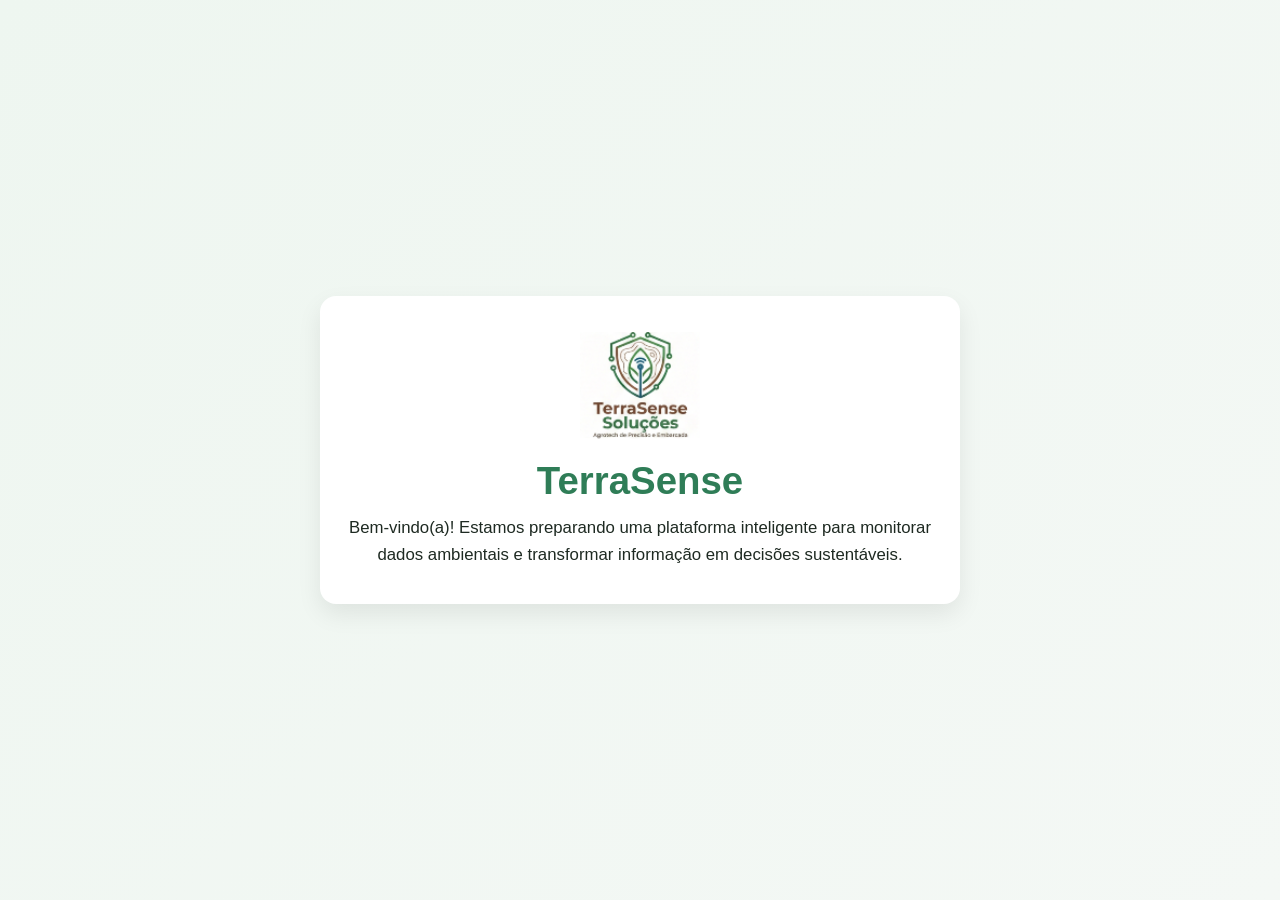
==== index.html @ 4b9ea519 "pagina inicial" ====
<!DOCTYPE html>
<html lang="pt-BR">
<head>
  <meta charset="UTF-8">
  <meta name="viewport" content="width=device-width, initial-scale=1.0">
  <title>TerraSense</title>
  <style>
    :root {
      --bg: #f4f8f5;
      --text: #1e2a22;
      --card: #ffffff;
      --accent: #2f7d57;
    }

    * {
      box-sizing: border-box;
      margin: 0;
      padding: 0;
    }

    body {
      min-height: 100vh;
      display: grid;
      place-items: center;
      font-family: "Segoe UI", Tahoma, Geneva, Verdana, sans-serif;
      background: linear-gradient(135deg, #eef6f0, var(--bg));
      color: var(--text);
      padding: 24px;
    }

    .container {
      width: min(640px, 100%);
      text-align: center;
      background: var(--card);
      border-radius: 16px;
      padding: 36px 24px;
      box-shadow: 0 10px 24px rgba(0, 0, 0, 0.08);
    }

    .logo {
      width: 120px;
      height: auto;
      margin-bottom: 16px;
    }

    h1 {
      font-size: clamp(1.8rem, 4vw, 2.4rem);
      color: var(--accent);
      margin-bottom: 12px;
    }

    p {
      font-size: 1.05rem;
      line-height: 1.6;
    }
  </style>
</head>
<body>
  <main class="container">
    <img class="logo" src="assets/logo.png" alt="Logo da TerraSense">
    <h1>TerraSense</h1>
    <p>
      Bem-vindo(a)! Estamos preparando uma plataforma inteligente para monitorar dados ambientais
      e transformar informação em decisões sustentáveis.
    </p>
  </main>
</body>
</html>
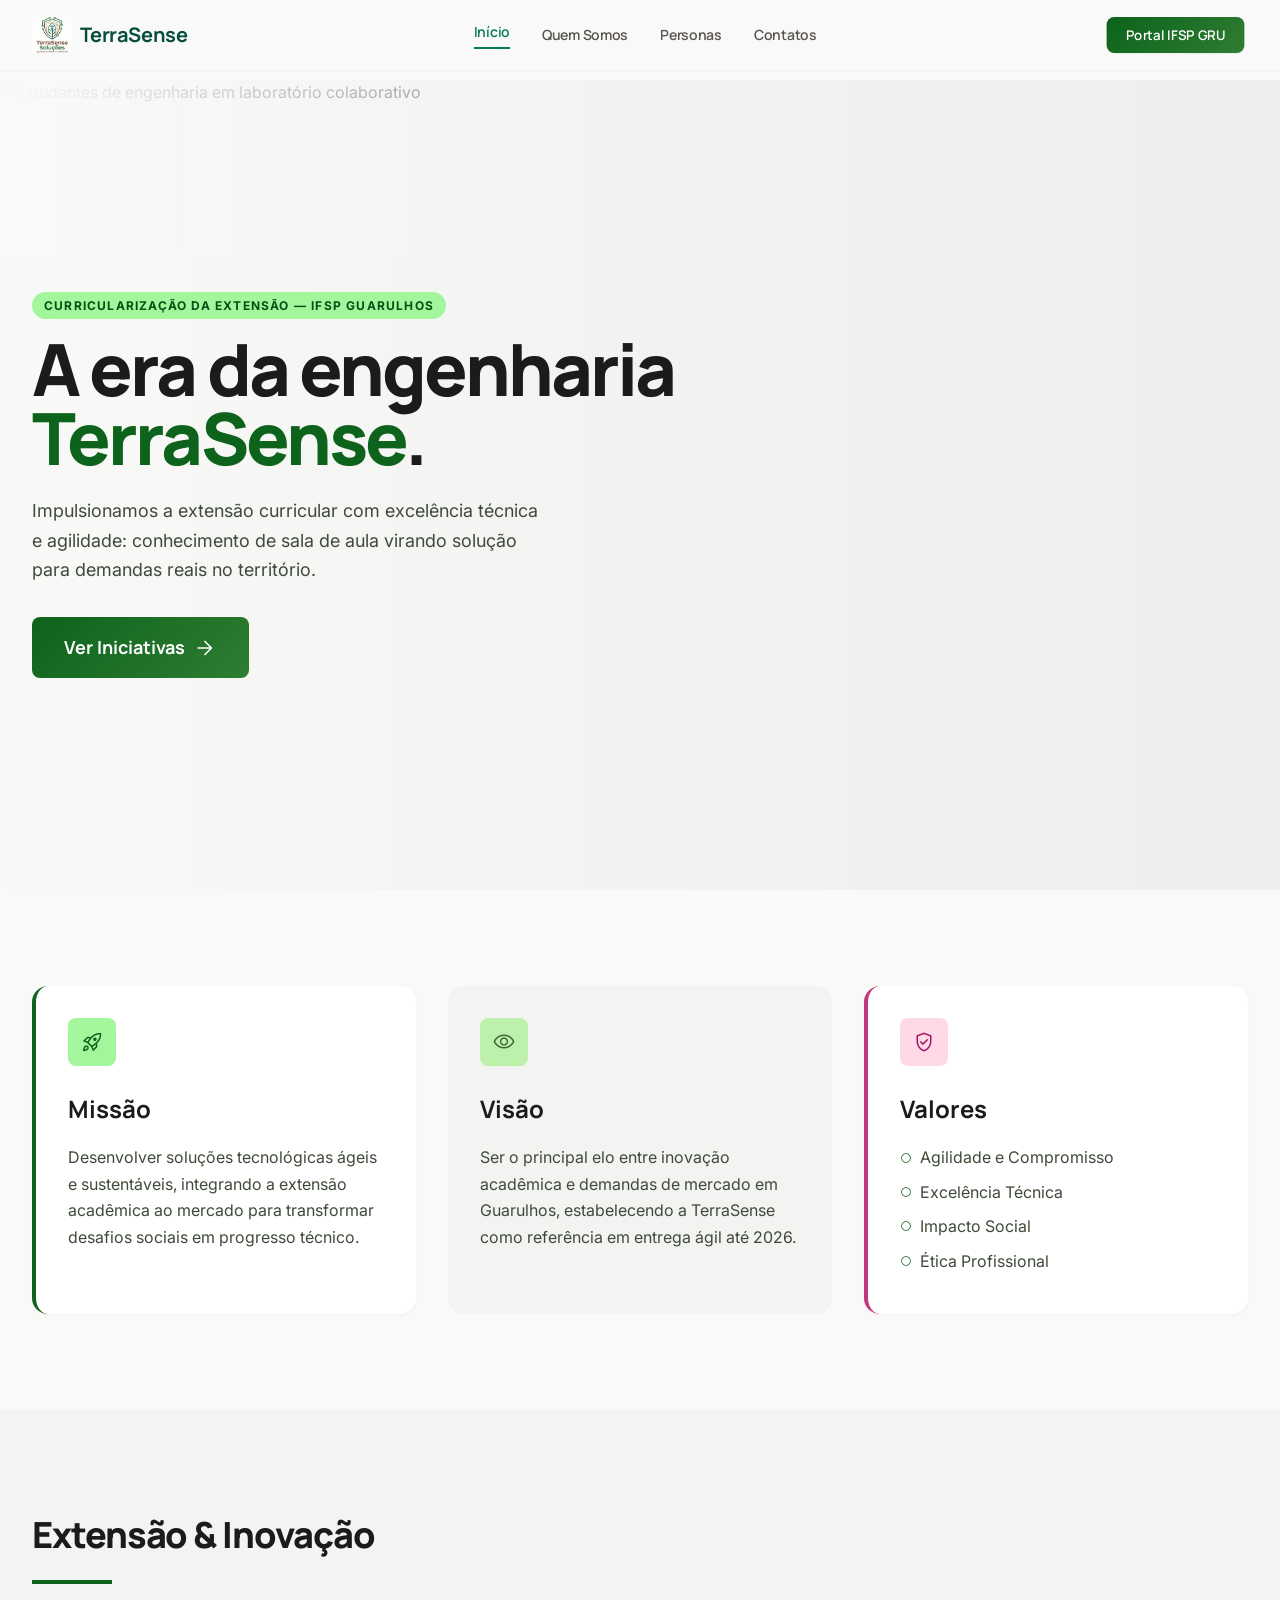
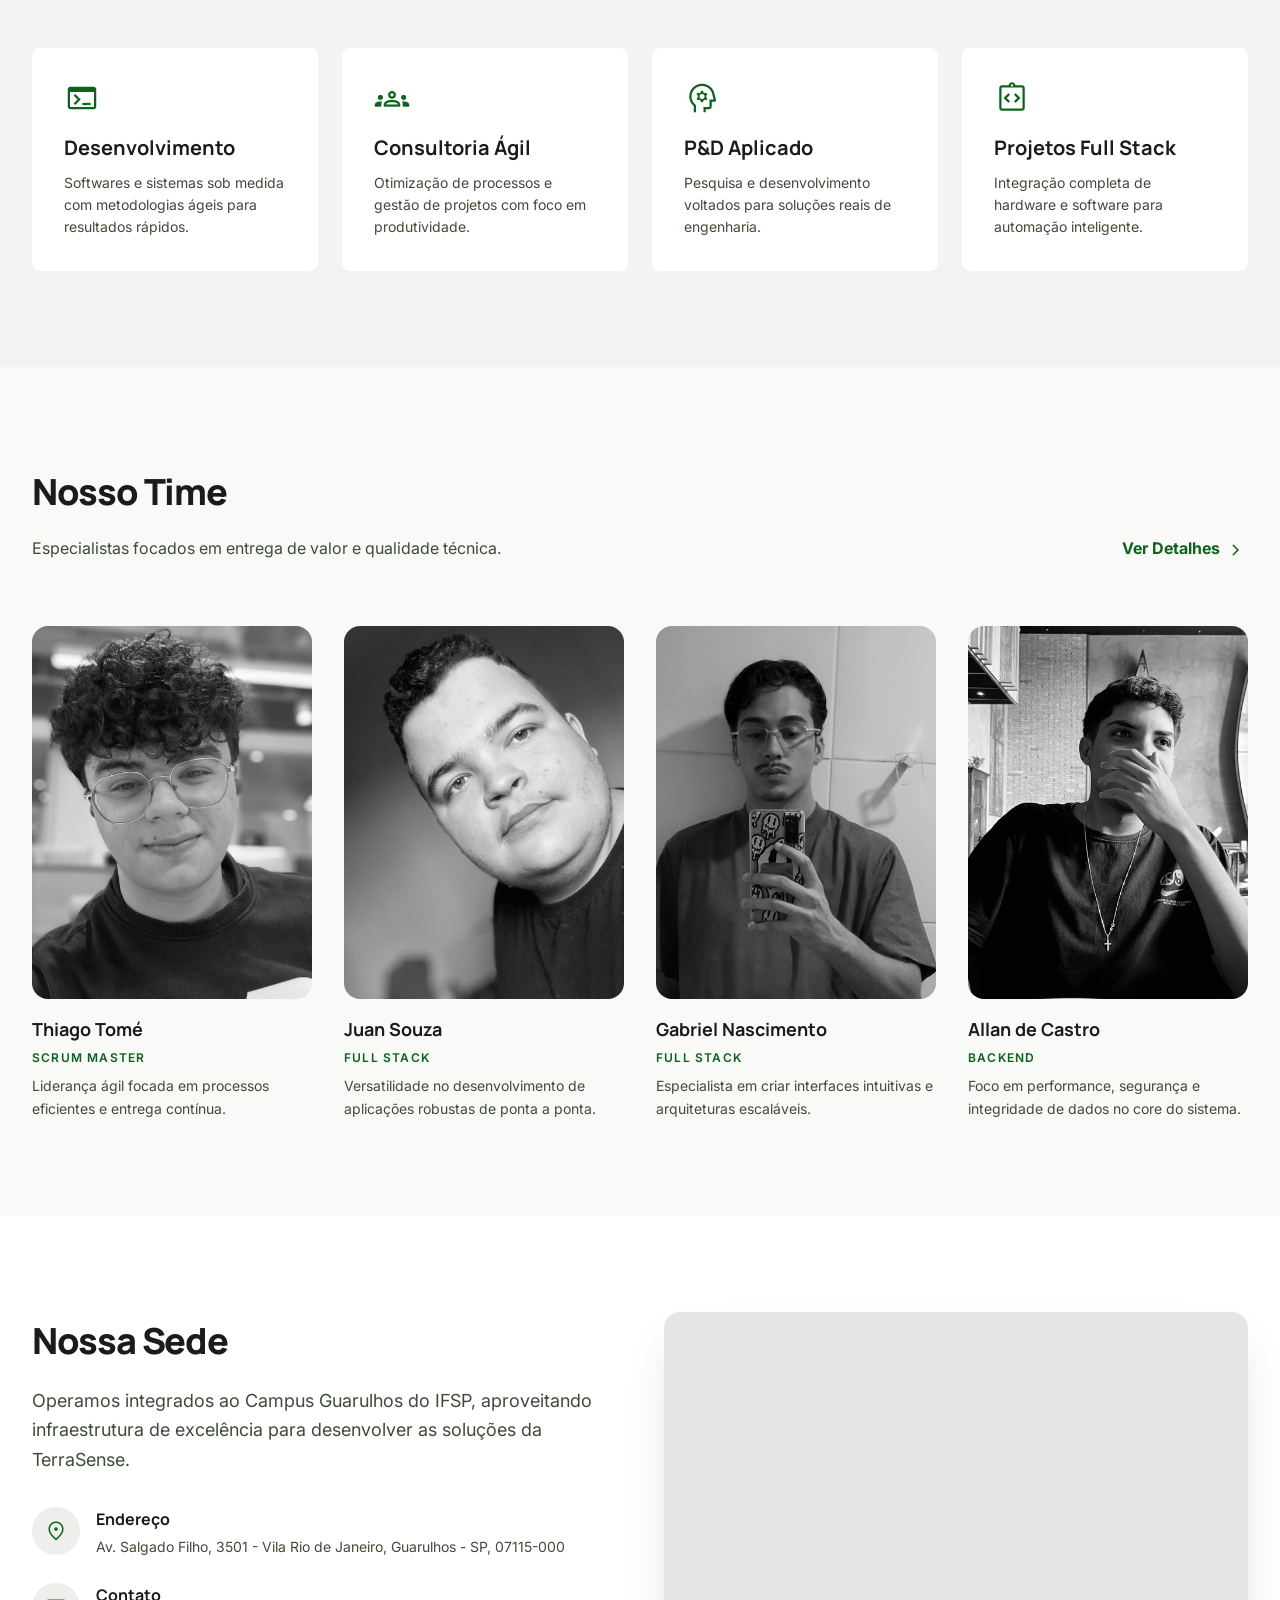
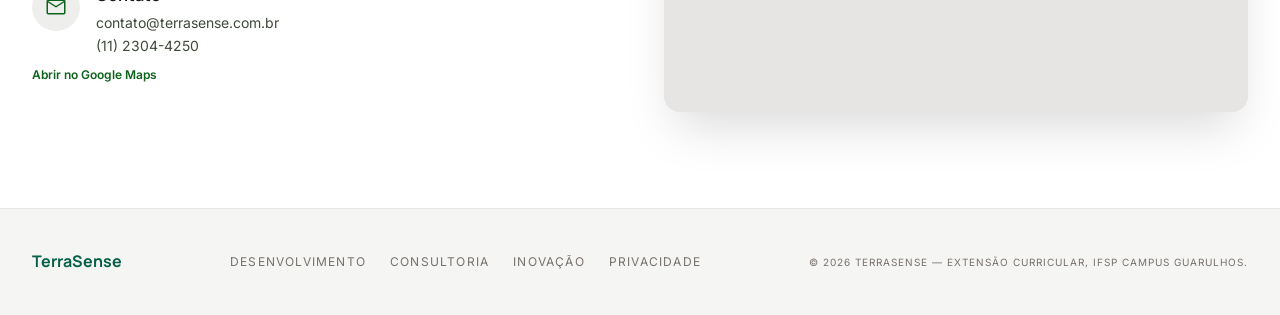
==== commit 06b174b6: "Add contact page, personas, and about us sections; include configuration and styling files" ====
--- a/index.html
+++ b/index.html
@@ -1,68 +1,251 @@
 <!DOCTYPE html>
 <html lang="pt-BR">
+
 <head>
-  <meta charset="UTF-8">
+  <meta charset="utf-8">
   <meta name="viewport" content="width=device-width, initial-scale=1.0">
-  <title>TerraSense</title>
-  <style>
-    :root {
-      --bg: #f4f8f5;
-      --text: #1e2a22;
-      --card: #ffffff;
-      --accent: #2f7d57;
-    }
-
-    * {
-      box-sizing: border-box;
-      margin: 0;
-      padding: 0;
-    }
-
-    body {
-      min-height: 100vh;
-      display: grid;
-      place-items: center;
-      font-family: "Segoe UI", Tahoma, Geneva, Verdana, sans-serif;
-      background: linear-gradient(135deg, #eef6f0, var(--bg));
-      color: var(--text);
-      padding: 24px;
-    }
-
-    .container {
-      width: min(640px, 100%);
-      text-align: center;
-      background: var(--card);
-      border-radius: 16px;
-      padding: 36px 24px;
-      box-shadow: 0 10px 24px rgba(0, 0, 0, 0.08);
-    }
-
-    .logo {
-      width: 120px;
-      height: auto;
-      margin-bottom: 16px;
-    }
-
-    h1 {
-      font-size: clamp(1.8rem, 4vw, 2.4rem);
-      color: var(--accent);
-      margin-bottom: 12px;
-    }
-
-    p {
-      font-size: 1.05rem;
-      line-height: 1.6;
-    }
-  </style>
+  <title>TerraSense | Início</title>
+  <link rel="stylesheet" href="assets/css/terrasense.css">
+  <link rel="preconnect" href="https://fonts.googleapis.com">
+  <link rel="preconnect" href="https://fonts.gstatic.com" crossorigin>
+  <link
+    href="https://fonts.googleapis.com/css2?family=Inter:wght@400;500;600&family=Manrope:wght@600;700;800&display=swap"
+    rel="stylesheet">
+  <link href="https://fonts.googleapis.com/css2?family=Material+Symbols+Outlined:opsz,wght,FILL,GRAD@24,300,0,0"
+    rel="stylesheet">
 </head>
+
 <body>
-  <main class="container">
-    <img class="logo" src="assets/logo.png" alt="Logo da TerraSense">
-    <h1>TerraSense</h1>
-    <p>
-      Bem-vindo(a)! Estamos preparando uma plataforma inteligente para monitorar dados ambientais
-      e transformar informação em decisões sustentáveis.
-    </p>
+  <nav class="site-header" aria-label="Principal">
+    <div class="site-header__inner">
+      <a class="brand" href="index.html">
+        <img src="assets/logo.png" alt="" width="36" height="36">
+        TerraSense
+      </a>
+      <div class="nav-desktop">
+        <a class="is-active" href="index.html" aria-current="page">Início</a>
+        <a href="quem-somos.html">Quem Somos</a>
+        <a href="personas.html">Personas</a>
+        <a href="contato.html">Contatos</a>
+      </div>
+      <div class="header-actions">
+        <button type="button" class="btn-menu js-nav-toggle" aria-expanded="false"
+          aria-controls="mobile-menu">Menu</button>
+        <a href="https://gru.ifsp.edu.br/" class="btn-portal signature-gradient" target="_blank"
+          rel="noopener noreferrer">Portal IFSP GRU</a>
+      </div>
+      <div id="mobile-menu" class="hidden">
+        <a class="is-active" href="index.html">Início</a>
+        <a href="quem-somos.html">Quem Somos</a>
+        <a href="personas.html">Personas</a>
+        <a href="contato.html">Contatos</a>
+      </div>
+    </div>
+  </nav>
+
+  <main id="main" class="main--home">
+    <section class="hero">
+      <div class="hero__bg">
+        <img alt="Estudantes de engenharia em laboratório colaborativo"
+          src="https://lh3.googleusercontent.com/aida-public/[base64]"
+          width="1920" height="1080">
+        <div class="hero__gradient"></div>
+      </div>
+      <div class="container">
+        <div class="max-w-2xl">
+          <span class="hero__badge">Curricularização da extensão — IFSP Guarulhos</span>
+          <h1 class="hero__title">
+            A era da engenharia <span class="text-primary">TerraSense</span>.
+          </h1>
+          <p class="hero__lead">
+            Impulsionamos a extensão curricular com excelência técnica e agilidade: conhecimento de sala de aula virando
+            solução para demandas reais no território.
+          </p>
+          <a href="quem-somos.html" class="signature-gradient hero__cta">
+            Ver Iniciativas
+            <span class="material-symbols-outlined" aria-hidden="true">arrow_forward</span>
+          </a>
+        </div>
+      </div>
+    </section>
+
+    <section class="section">
+      <div class="container">
+        <div class="grid-mvv">
+          <div class="card-mvv card-mvv--border-primary">
+            <div class="card-mvv__icon card-mvv__icon--pf">
+              <span class="material-symbols-outlined" aria-hidden="true">rocket_launch</span>
+            </div>
+            <h2>Missão</h2>
+            <p>
+              Desenvolver soluções tecnológicas ágeis e sustentáveis, integrando a extensão acadêmica ao mercado para
+              transformar desafios sociais em progresso técnico.
+            </p>
+          </div>
+          <div class="card-mvv card-mvv--plain">
+            <div class="card-mvv__icon card-mvv__icon--sf">
+              <span class="material-symbols-outlined" aria-hidden="true">visibility</span>
+            </div>
+            <h2>Visão</h2>
+            <p>
+              Ser o principal elo entre inovação acadêmica e demandas de mercado em Guarulhos, estabelecendo a
+              TerraSense como referência em entrega ágil até 2026.
+            </p>
+          </div>
+          <div class="card-mvv card-mvv--border-tertiary">
+            <div class="card-mvv__icon card-mvv__icon--tf">
+              <span class="material-symbols-outlined" aria-hidden="true">verified_user</span>
+            </div>
+            <h2>Valores</h2>
+            <ul class="valores-list">
+              <li><span class="material-symbols-outlined" aria-hidden="true">circle</span> Agilidade e Compromisso</li>
+              <li><span class="material-symbols-outlined" aria-hidden="true">circle</span> Excelência Técnica</li>
+              <li><span class="material-symbols-outlined" aria-hidden="true">circle</span> Impacto Social</li>
+              <li><span class="material-symbols-outlined" aria-hidden="true">circle</span> Ética Profissional</li>
+            </ul>
+          </div>
+        </div>
+      </div>
+    </section>
+
+    <section id="extensao" class="section section--muted scroll-mt">
+      <div class="container">
+        <div class="section-block-head">
+          <h2 class="section-title">Extensão &amp; Inovação</h2>
+          <div class="section-title-bar"></div>
+        </div>
+        <div class="grid-ext">
+          <a href="quem-somos.html#extensao-prestacao-servico" class="card-ext">
+            <span class="material-symbols-outlined" aria-hidden="true">terminal</span>
+            <h3>Desenvolvimento</h3>
+            <p>Softwares e sistemas sob medida com metodologias ágeis para resultados rápidos.</p>
+          </a>
+          <a href="quem-somos.html#extensao-consultoria" class="card-ext">
+            <span class="material-symbols-outlined" aria-hidden="true">groups</span>
+            <h3>Consultoria Ágil</h3>
+            <p>Otimização de processos e gestão de projetos com foco em produtividade.</p>
+          </a>
+          <a href="quem-somos.html#extensao-projetos-engenharia" class="card-ext">
+            <span class="material-symbols-outlined" aria-hidden="true">psychology</span>
+            <h3>P&amp;D Aplicado</h3>
+            <p>Pesquisa e desenvolvimento voltados para soluções reais de engenharia.</p>
+          </a>
+          <a href="quem-somos.html#extensao-capacitacao" class="card-ext">
+            <span class="material-symbols-outlined" aria-hidden="true">integration_instructions</span>
+            <h3>Projetos Full Stack</h3>
+            <p>Integração completa de hardware e software para automação inteligente.</p>
+          </a>
+        </div>
+      </div>
+    </section>
+
+    <section class="section">
+      <div class="container">
+        <div class="section-head-row">
+          <div>
+            <h2 class="section-title">Nosso Time</h2>
+            <p class="section-lead">Especialistas focados em entrega de valor e qualidade técnica.</p>
+          </div>
+          <a class="link-more" href="personas.html">Ver Detalhes <span class="material-symbols-outlined"
+              aria-hidden="true">chevron_right</span></a>
+        </div>
+        <div class="grid-team">
+          <a href="personas.html#thiago-tome-da-silva" class="team-card">
+            <div class="team-card__photo">
+              <img alt="Retrato de Thiago Tomé, Scrum Master" src="assets/equipe/thiago.jpg" width="400" height="533">
+            </div>
+            <h3>Thiago Tomé</h3>
+            <p class="team-card__role">Scrum Master</p>
+            <p class="team-card__desc">Liderança ágil focada em processos eficientes e entrega contínua.</p>
+          </a>
+          <a href="personas.html#juan-souza" class="team-card">
+            <div class="team-card__photo">
+              <img alt="Retrato de Juan Souza, Full Stack Developer" src="assets/equipe/juan.jpg" width="400"
+                height="533">
+            </div>
+            <h3>Juan Souza</h3>
+            <p class="team-card__role">Full Stack</p>
+            <p class="team-card__desc">Versatilidade no desenvolvimento de aplicações robustas de ponta a ponta.</p>
+          </a>
+          <a href="personas.html#gabriel-nascimento-barbosa" class="team-card">
+            <div class="team-card__photo">
+              <img alt="Retrato de Gabriel Nascimento, Full Stack Developer" src="assets/equipe/gabriel.jpg" width="400"
+                height="533">
+            </div>
+            <h3>Gabriel Nascimento</h3>
+            <p class="team-card__role">Full Stack</p>
+            <p class="team-card__desc">Especialista em criar interfaces intuitivas e arquiteturas escaláveis.</p>
+          </a>
+          <a href="personas.html#allan-de-castro-ferreira-da-rocha-assuncao" class="team-card">
+            <div class="team-card__photo">
+              <img alt="Retrato de Allan de Castro, Backend Developer" src="assets/equipe/allan.jpg" width="400"
+                height="533">
+            </div>
+            <h3>Allan de Castro</h3>
+            <p class="team-card__role">Backend</p>
+            <p class="team-card__desc">Foco em performance, segurança e integridade de dados no core do sistema.</p>
+          </a>
+        </div>
+      </div>
+    </section>
+
+    <section class="section section--whiteish">
+      <div class="container">
+        <div class="grid-location">
+          <div>
+            <h2 class="section-title">Nossa Sede</h2>
+            <p class="location-lead">
+              Operamos integrados ao Campus Guarulhos do IFSP, aproveitando infraestrutura de excelência para
+              desenvolver as soluções da TerraSense.
+            </p>
+            <div class="info-rows">
+              <div class="info-row">
+                <div class="info-row__icon">
+                  <span class="material-symbols-outlined" aria-hidden="true">location_on</span>
+                </div>
+                <div>
+                  <h3>Endereço</h3>
+                  <p>Av. Salgado Filho, 3501 - Vila Rio de Janeiro, Guarulhos - SP, 07115-000</p>
+                </div>
+              </div>
+              <div class="info-row">
+                <div class="info-row__icon">
+                  <span class="material-symbols-outlined" aria-hidden="true">mail</span>
+                </div>
+                <div>
+                  <h3>Contato</h3>
+                  <p>contato@terrasense.com.br<br>(11) 2304-4250</p>
+                </div>
+              </div>
+            </div>
+            <div class="map-link">
+              <a href="https://www.google.com/maps/search/?api=1&query=IFSP+Campus+Guarulhos+Av+Salgado+Filho+3501+Guarulhos"
+                target="_blank" rel="noopener noreferrer">Abrir no Google Maps</a>
+            </div>
+          </div>
+          <div class="location-map">
+            <iframe title="Mapa: IFSP Campus Guarulhos" loading="lazy" referrerpolicy="no-referrer-when-downgrade"
+              src="https://maps.google.com/maps?q=IFSP+Campus+Guarulhos,+Av.+Salgado+Filho,+3501,+Guarulhos+-+SP&output=embed&hl=pt"></iframe>
+          </div>
+        </div>
+      </div>
+    </section>
   </main>
+
+  <footer class="site-footer">
+    <div class="site-footer__inner">
+      <div class="site-footer__brand">TerraSense</div>
+      <div class="site-footer__links">
+        <a href="quem-somos.html#extensao-prestacao-servico">Desenvolvimento</a>
+        <a href="quem-somos.html#extensao-consultoria">Consultoria</a>
+        <a href="quem-somos.html#extensao-projetos-engenharia">Inovação</a>
+        <a href="contato.html">Privacidade</a>
+      </div>
+      <div class="site-footer__copy site-footer__copy--home">© 2026 TerraSense — extensão curricular, IFSP Campus
+        Guarulhos.</div>
+    </div>
+  </footer>
+  <script src="js/stitch-nav.js"></script>
 </body>
-</html>
+
+</html>
--- a/assets/css/terrasense.css
+++ b/assets/css/terrasense.css
@@ -0,0 +1,1746 @@
+/* TerraSense — estilos sem Tailwind (tema alinhado ao design anterior) */
+
+:root {
+  --on-primary: #ffffff;
+  --on-surface: #1a1c1b;
+  --on-surface-variant: #3f4a3a;
+  --surface: #f9f9f8;
+  --background: #f9f9f8;
+  --surface-container: #eeeeec;
+  --surface-container-low: #f3f4f2;
+  --surface-container-lowest: #ffffff;
+  --surface-container-high: #e8e8e6;
+  --surface-container-highest: #e2e3e1;
+  --primary: #0d631b;
+  --primary-fixed: #a3f69c;
+  --primary-fixed-dim: #88d982;
+  --on-primary-fixed-variant: #005312;
+  --secondary: #3c6932;
+  --on-secondary-container: #426f37;
+  --tertiary: #a01865;
+  --tertiary-container: #c0367e;
+  --outline-variant: #becab6;
+  --error: #ba1a1a;
+  --error-container: #ffdad6;
+  --on-error-container: #93000a;
+  --stone-50: #fafaf9;
+  --stone-100: #f5f5f4;
+  --stone-200: #e7e5e4;
+  --stone-500: #78716c;
+  --stone-600: #57534e;
+  --stone-700: #44403c;
+  --emerald-600: #059669;
+  --emerald-700: #047857;
+  --emerald-800: #065f46;
+  --emerald-900: #064e3b;
+  --max-w: 80rem;
+  --radius: 0.5rem;
+  --radius-lg: 1rem;
+  --radius-xl: 1.5rem;
+}
+
+*,
+*::before,
+*::after {
+  box-sizing: border-box;
+}
+
+html {
+  scroll-behavior: smooth;
+}
+
+body {
+  margin: 0;
+  font-family: Inter, system-ui, sans-serif;
+  background: var(--surface);
+  color: var(--on-surface);
+  line-height: 1.6;
+  -webkit-font-smoothing: antialiased;
+}
+
+::selection {
+  background: var(--primary-fixed);
+  color: var(--on-primary-fixed-variant);
+}
+
+h1, h2, h3, h4 {
+  font-family: Manrope, Inter, sans-serif;
+}
+
+a {
+  color: inherit;
+}
+
+img {
+  max-width: 100%;
+  height: auto;
+  display: block;
+}
+
+/* Utilitários */
+.hidden {
+  display: none !important;
+}
+
+.container {
+  width: 100%;
+  max-width: var(--max-w);
+  margin-left: auto;
+  margin-right: auto;
+  padding-left: 1.5rem;
+  padding-right: 1.5rem;
+}
+
+@media (min-width: 768px) {
+  .container {
+    padding-left: 2rem;
+    padding-right: 2rem;
+  }
+}
+
+.material-symbols-outlined {
+  font-variation-settings: "FILL" 0, "wght" 300, "GRAD" 0, "opsz" 24;
+  vertical-align: middle;
+}
+
+.signature-gradient {
+  background: linear-gradient(135deg, #0d631b 0%, #2e7d32 100%);
+  color: var(--on-primary);
+  border: none;
+  cursor: pointer;
+}
+
+.academic-gradient {
+  background: linear-gradient(135deg, #0d631b 0%, #2e7d32 100%);
+  color: var(--on-primary);
+}
+
+.text-primary {
+  color: var(--primary);
+}
+
+.font-bold {
+  font-weight: 700;
+}
+
+.cta-banner__loc h4 {
+  font-family: Manrope, sans-serif;
+  font-weight: 700;
+  margin: 0 0 0.25rem;
+  font-size: 1rem;
+}
+
+.cta-banner__loc-sub {
+  margin: 0;
+  font-size: 0.875rem;
+  opacity: 0.7;
+}
+
+/* ========== Cabeçalho ========== */
+.site-header {
+  position: fixed;
+  top: 0;
+  left: 0;
+  right: 0;
+  z-index: 50;
+  background: rgba(250, 250, 249, 0.85);
+  backdrop-filter: blur(12px);
+  box-shadow: 0 1px 2px rgba(0, 0, 0, 0.05);
+}
+
+.site-header--glass {
+  background: rgba(249, 249, 248, 0.8);
+  backdrop-filter: blur(20px);
+}
+
+.site-header__inner {
+  display: flex;
+  flex-wrap: wrap;
+  align-items: center;
+  justify-content: space-between;
+  gap: 0.75rem 1rem;
+  max-width: var(--max-w);
+  margin: 0 auto;
+  padding: 1rem 1.5rem;
+}
+
+@media (min-width: 768px) {
+  .site-header__inner {
+    padding: 1rem 2rem;
+  }
+}
+
+.brand {
+  display: flex;
+  align-items: center;
+  gap: 0.5rem;
+  text-decoration: none;
+  font-family: Manrope, sans-serif;
+  font-weight: 700;
+  font-size: 1.25rem;
+  letter-spacing: -0.02em;
+  color: var(--emerald-900);
+}
+
+.brand img {
+  height: 2.25rem;
+  width: auto;
+}
+
+.nav-desktop {
+  display: none;
+  align-items: center;
+  gap: 2rem;
+  font-family: Manrope, sans-serif;
+  font-weight: 600;
+  font-size: 0.875rem;
+  letter-spacing: -0.02em;
+}
+
+@media (min-width: 768px) {
+  .nav-desktop {
+    display: flex;
+  }
+}
+
+.nav-desktop a {
+  text-decoration: none;
+  color: var(--stone-600);
+  transition: color 0.15s;
+}
+
+.nav-desktop a:hover {
+  color: var(--emerald-800);
+}
+
+.nav-desktop a.is-active {
+  color: var(--emerald-700);
+  border-bottom: 2px solid var(--emerald-700);
+  padding-bottom: 0.25rem;
+}
+
+.header-actions {
+  display: flex;
+  align-items: center;
+  gap: 0.5rem;
+  margin-left: auto;
+}
+
+@media (min-width: 768px) {
+  .header-actions {
+    margin-left: 0;
+  }
+}
+
+.btn-menu {
+  display: block;
+  padding: 0.5rem 0.75rem;
+  font-family: Manrope, sans-serif;
+  font-weight: 600;
+  font-size: 0.875rem;
+  color: var(--stone-700);
+  background: #fff;
+  border: 1px solid var(--stone-200);
+  border-radius: var(--radius);
+  cursor: pointer;
+}
+
+@media (min-width: 768px) {
+  .btn-menu {
+    display: none;
+  }
+}
+
+.btn-portal {
+  display: inline-flex;
+  align-items: center;
+  justify-content: center;
+  padding: 0.5rem 1.25rem;
+  font-family: Manrope, sans-serif;
+  font-weight: 600;
+  font-size: 0.875rem;
+  border-radius: var(--radius);
+  transform: scale(0.95);
+  box-shadow: 0 1px 2px rgba(0, 0, 0, 0.06);
+  text-decoration: none;
+}
+
+.btn-portal:active {
+  transform: scale(0.9);
+}
+
+.btn-portal--pill {
+  border-radius: 0.75rem;
+  padding: 0.5rem 1.5rem;
+}
+
+#mobile-menu {
+  display: none;
+  flex-direction: column;
+  width: 100%;
+  gap: 0.25rem;
+  padding: 0.75rem 0 0.5rem;
+  border-top: 1px solid var(--stone-200);
+  font-family: Manrope, sans-serif;
+  font-weight: 600;
+  font-size: 0.875rem;
+}
+
+#mobile-menu:not(.hidden) {
+  display: flex;
+}
+
+@media (min-width: 768px) {
+  #mobile-menu {
+    display: none !important;
+  }
+}
+
+#mobile-menu a {
+  text-decoration: none;
+  color: var(--stone-600);
+  padding: 0.5rem 0;
+}
+
+#mobile-menu a.is-active {
+  color: var(--emerald-700);
+}
+
+/* ========== Rodapé ========== */
+.site-footer {
+  width: 100%;
+  border-top: 1px solid var(--stone-200);
+  background: var(--stone-100);
+}
+
+.site-footer__inner {
+  display: flex;
+  flex-direction: column;
+  align-items: center;
+  justify-content: space-between;
+  gap: 1.5rem;
+  max-width: var(--max-w);
+  margin: 0 auto;
+  padding: 2.5rem 2rem;
+}
+
+@media (min-width: 768px) {
+  .site-footer__inner {
+    flex-direction: row;
+  }
+}
+
+.site-footer__brand {
+  font-family: Manrope, sans-serif;
+  font-weight: 700;
+  color: var(--emerald-800);
+}
+
+.site-footer__links {
+  display: flex;
+  flex-wrap: wrap;
+  justify-content: center;
+  gap: 1.5rem;
+  font-family: Inter, sans-serif;
+  font-size: 0.75rem;
+  text-transform: uppercase;
+  letter-spacing: 0.1em;
+}
+
+.site-footer__links a {
+  text-decoration: none;
+  color: var(--stone-500);
+  transition: color 0.15s;
+}
+
+.site-footer__links a:hover {
+  color: var(--emerald-600);
+}
+
+.site-footer__copy {
+  font-size: 0.625rem;
+  text-transform: uppercase;
+  letter-spacing: 0.1em;
+  color: var(--stone-500);
+  text-align: center;
+}
+
+.site-footer__copy--home {
+  font-size: 0.625rem;
+}
+
+/* ========== Home: main offset ========== */
+.main--home {
+  padding-top: 5rem;
+}
+
+/* ========== Hero ========== */
+.hero {
+  position: relative;
+  min-height: min(870px, 90vh);
+  display: flex;
+  align-items: center;
+  overflow: hidden;
+  background: var(--surface-container);
+}
+
+.hero__bg {
+  position: absolute;
+  inset: 0;
+  z-index: 0;
+}
+
+.hero__bg img {
+  width: 100%;
+  height: 100%;
+  object-fit: cover;
+  opacity: 0.9;
+  mix-blend-mode: overlay;
+}
+
+.hero__gradient {
+  position: absolute;
+  inset: 0;
+  background: linear-gradient(to right, var(--surface), rgba(249, 249, 248, 0.4), transparent);
+}
+
+.hero .container {
+  position: relative;
+  z-index: 1;
+}
+
+.hero__badge {
+  display: inline-block;
+  margin-bottom: 1rem;
+  padding: 0.25rem 0.75rem;
+  border-radius: 9999px;
+  background: var(--primary-fixed);
+  color: var(--on-primary-fixed-variant);
+  font-size: 0.75rem;
+  font-weight: 700;
+  letter-spacing: 0.1em;
+  text-transform: uppercase;
+}
+
+.hero__title {
+  font-size: clamp(2.5rem, 6vw, 4.5rem);
+  font-weight: 800;
+  letter-spacing: -0.04em;
+  line-height: 0.95;
+  margin: 0 0 1.5rem;
+}
+
+.hero__lead {
+  font-size: 1.125rem;
+  color: var(--on-surface-variant);
+  max-width: 32rem;
+  margin: 0 0 2rem;
+  line-height: 1.65;
+}
+
+.hero__cta {
+  display: inline-flex;
+  align-items: center;
+  gap: 0.5rem;
+  padding: 1rem 2rem;
+  font-family: Manrope, sans-serif;
+  font-weight: 700;
+  font-size: 1.125rem;
+  text-decoration: none;
+  border-radius: var(--radius);
+  transition: opacity 0.2s;
+}
+
+.hero__cta:hover {
+  opacity: 0.9;
+}
+
+.max-w-2xl {
+  max-width: 42rem;
+}
+
+/* ========== Seções genéricas ========== */
+.section {
+  padding: 6rem 0;
+}
+
+.section--muted {
+  background: var(--surface-container-low);
+}
+
+.section--whiteish {
+  background: var(--surface-container-lowest);
+}
+
+.section-title {
+  font-size: 2.25rem;
+  font-weight: 800;
+  letter-spacing: -0.03em;
+  margin: 0 0 1rem;
+}
+
+.section-title-bar {
+  height: 4px;
+  width: 5rem;
+  background: var(--primary);
+}
+
+.section-lead {
+  color: var(--on-surface-variant);
+  margin: 0;
+}
+
+.section-block-head {
+  margin-bottom: 4rem;
+}
+
+.location-lead {
+  font-size: 1.125rem;
+  margin: 0 0 2rem;
+  color: var(--on-surface-variant);
+  line-height: 1.65;
+}
+
+/* MVV grid */
+.grid-mvv {
+  display: grid;
+  gap: 2rem;
+}
+
+@media (min-width: 768px) {
+  .grid-mvv {
+    grid-template-columns: repeat(3, 1fr);
+  }
+}
+
+.card-mvv {
+  padding: 2rem;
+  border-radius: var(--radius-lg);
+}
+
+.card-mvv--border-primary {
+  background: var(--surface-container-lowest);
+  box-shadow: 0 1px 2px rgba(0, 0, 0, 0.05);
+  border-left: 4px solid var(--primary);
+}
+
+.card-mvv--plain {
+  background: var(--surface-container-low);
+}
+
+.card-mvv--border-tertiary {
+  background: var(--surface-container-lowest);
+  box-shadow: 0 1px 2px rgba(0, 0, 0, 0.05);
+  border-left: 4px solid var(--tertiary-container);
+}
+
+.card-mvv__icon {
+  width: 3rem;
+  height: 3rem;
+  border-radius: var(--radius);
+  display: flex;
+  align-items: center;
+  justify-content: center;
+  margin-bottom: 1.5rem;
+}
+
+.card-mvv__icon--pf {
+  background: var(--primary-fixed);
+  color: var(--primary);
+}
+
+.card-mvv__icon--sf {
+  background: #bcf1ab;
+  color: var(--secondary);
+}
+
+.card-mvv__icon--tf {
+  background: #ffd9e5;
+  color: var(--tertiary);
+}
+
+.card-mvv h2 {
+  font-size: 1.5rem;
+  margin: 0 0 1rem;
+}
+
+.card-mvv p,
+.card-mvv li {
+  color: var(--on-surface-variant);
+  margin: 0;
+  line-height: 1.65;
+}
+
+.valores-list {
+  list-style: none;
+  padding: 0;
+  margin: 0;
+}
+
+.valores-list li {
+  display: flex;
+  align-items: center;
+  gap: 0.5rem;
+  margin-bottom: 0.5rem;
+}
+
+.valores-list .material-symbols-outlined {
+  font-size: 0.75rem;
+  color: var(--primary);
+}
+
+/* Extensão cards */
+.grid-ext {
+  display: grid;
+  gap: 1.5rem;
+}
+
+@media (min-width: 768px) {
+  .grid-ext {
+    grid-template-columns: repeat(2, 1fr);
+  }
+}
+
+@media (min-width: 1024px) {
+  .grid-ext {
+    grid-template-columns: repeat(4, 1fr);
+  }
+}
+
+.card-ext {
+  display: block;
+  padding: 2rem;
+  border-radius: var(--radius);
+  background: var(--surface-container-lowest);
+  text-decoration: none;
+  color: inherit;
+  transition: background 0.3s, color 0.3s;
+}
+
+.card-ext:hover {
+  background: var(--primary);
+}
+
+.card-ext .material-symbols-outlined {
+  font-size: 2.25rem;
+  color: var(--primary);
+  margin-bottom: 1rem;
+  display: block;
+}
+
+.card-ext:hover .material-symbols-outlined,
+.card-ext:hover h3,
+.card-ext:hover p {
+  color: var(--on-primary);
+}
+
+.card-ext:hover p {
+  opacity: 0.85;
+}
+
+.card-ext h3 {
+  font-size: 1.25rem;
+  margin: 0 0 0.5rem;
+}
+
+.card-ext p {
+  font-size: 0.875rem;
+  color: var(--on-surface-variant);
+  margin: 0;
+}
+
+/* Time home */
+.section-head-row {
+  display: flex;
+  flex-direction: column;
+  gap: 1rem;
+  margin-bottom: 4rem;
+}
+
+@media (min-width: 640px) {
+  .section-head-row {
+    flex-direction: row;
+    justify-content: space-between;
+    align-items: flex-end;
+  }
+}
+
+.link-more {
+  font-weight: 700;
+  color: var(--primary);
+  text-decoration: none;
+  white-space: nowrap;
+}
+
+.link-more:hover {
+  text-decoration: underline;
+}
+
+.grid-team {
+  display: grid;
+  gap: 2rem;
+}
+
+@media (min-width: 640px) {
+  .grid-team {
+    grid-template-columns: repeat(2, 1fr);
+  }
+}
+
+@media (min-width: 1024px) {
+  .grid-team {
+    grid-template-columns: repeat(4, 1fr);
+  }
+}
+
+.team-card {
+  display: flex;
+  flex-direction: column;
+  text-decoration: none;
+  color: inherit;
+}
+
+.team-card__photo {
+  aspect-ratio: 3 / 4;
+  border-radius: var(--radius-lg);
+  overflow: hidden;
+  margin-bottom: 1rem;
+  background: var(--surface-container-high);
+}
+
+.team-card__photo img {
+  width: 100%;
+  height: 100%;
+  object-fit: cover;
+  object-position: top;
+  filter: grayscale(1);
+  transition: filter 0.5s;
+}
+
+.team-card:hover .team-card__photo img {
+  filter: grayscale(0);
+}
+
+.team-card h3 {
+  font-size: 1.125rem;
+  margin: 0 0 0.25rem;
+}
+
+.team-card__role {
+  font-size: 0.75rem;
+  text-transform: uppercase;
+  letter-spacing: 0.1em;
+  font-weight: 600;
+  color: var(--primary);
+  margin: 0 0 0.5rem;
+}
+
+.team-card__desc {
+  font-size: 0.875rem;
+  color: var(--on-surface-variant);
+  margin: 0;
+}
+
+/* Localização home */
+.grid-location {
+  display: grid;
+  gap: 3rem;
+  align-items: start;
+}
+
+@media (min-width: 1024px) {
+  .grid-location {
+    grid-template-columns: 1fr 1fr;
+  }
+}
+
+.location-map {
+  height: 400px;
+  border-radius: var(--radius-lg);
+  overflow: hidden;
+  box-shadow: 0 25px 50px -12px rgba(0, 0, 0, 0.15);
+  background: var(--stone-200);
+}
+
+.location-map iframe {
+  width: 100%;
+  height: 100%;
+  border: 0;
+}
+
+.info-rows {
+  display: flex;
+  flex-direction: column;
+  gap: 1.5rem;
+}
+
+.info-row {
+  display: flex;
+  gap: 1rem;
+}
+
+.info-row__icon {
+  width: 3rem;
+  height: 3rem;
+  border-radius: 9999px;
+  background: var(--surface-container);
+  display: flex;
+  align-items: center;
+  justify-content: center;
+  flex-shrink: 0;
+  color: var(--primary);
+}
+
+.info-row h3 {
+  margin: 0 0 0.25rem;
+  font-size: 1rem;
+}
+
+.info-row p {
+  margin: 0;
+  font-size: 0.875rem;
+  color: var(--on-surface-variant);
+}
+
+.map-link {
+  margin-top: 0.5rem;
+  font-size: 0.75rem;
+}
+
+.map-link a {
+  color: var(--primary);
+  font-weight: 600;
+  text-decoration: none;
+}
+
+.map-link a:hover {
+  text-decoration: underline;
+}
+
+/* ========== Quem somos ========== */
+.main--inner {
+  padding-top: 6rem;
+}
+
+.hero-qs {
+  padding: 5rem 0;
+}
+
+.hero-qs > .container {
+  display: grid;
+  gap: 3rem;
+  align-items: center;
+}
+
+@media (min-width: 1024px) {
+  .hero-qs > .container {
+    grid-template-columns: 7fr 5fr;
+  }
+}
+
+.hero-qs__tag {
+  font-size: 0.75rem;
+  font-weight: 700;
+  letter-spacing: 0.1em;
+  text-transform: uppercase;
+  color: var(--primary);
+  display: block;
+  margin-bottom: 1rem;
+}
+
+.hero-qs__title {
+  font-size: clamp(2rem, 5vw, 4.5rem);
+  font-weight: 800;
+  line-height: 1;
+  letter-spacing: -0.03em;
+  margin: 0 0 1rem;
+}
+
+.hero-qs__text {
+  font-size: 1.125rem;
+  color: var(--on-surface-variant);
+  max-width: 42rem;
+  line-height: 1.65;
+}
+
+.hero-qs__media {
+  position: relative;
+}
+
+.hero-qs__frame {
+  aspect-ratio: 4 / 5;
+  border-radius: var(--radius-lg);
+  overflow: hidden;
+  box-shadow: 0 25px 50px rgba(0, 0, 0, 0.2);
+}
+
+.hero-qs__frame img {
+  width: 100%;
+  height: 100%;
+  object-fit: cover;
+}
+
+.hero-qs__card {
+  position: absolute;
+  bottom: -1.5rem;
+  left: -1.5rem;
+  max-width: 240px;
+  padding: 1.5rem;
+  background: var(--surface-container-lowest);
+  border-radius: var(--radius-lg);
+  box-shadow: 0 10px 25px rgba(0, 0, 0, 0.1);
+  border: 1px solid rgba(190, 202, 182, 0.25);
+}
+
+.hero-qs__card-head {
+  display: flex;
+  align-items: center;
+  gap: 0.75rem;
+  margin-bottom: 0.5rem;
+  color: var(--primary);
+}
+
+.hero-qs__card-head span:last-child {
+  font-family: Manrope, sans-serif;
+  font-weight: 700;
+  font-size: 0.875rem;
+}
+
+.hero-qs__card p {
+  font-size: 0.75rem;
+  color: var(--on-surface-variant);
+  line-height: 1.4;
+  margin: 0;
+}
+
+.section--tint {
+  background: var(--surface-container-low);
+  padding: 6rem 0;
+}
+
+.identity-grid {
+  display: grid;
+  gap: 4rem;
+  align-items: start;
+}
+
+@media (min-width: 768px) {
+  .identity-grid {
+    grid-template-columns: 1fr 1fr;
+  }
+}
+
+.identity-stack {
+  display: flex;
+  flex-direction: column;
+  gap: 2rem;
+}
+
+.identity-sub {
+  padding-left: 1rem;
+  padding-right: 1rem;
+}
+
+.identity-box {
+  background: rgba(13, 99, 27, 0.05);
+  padding: 2rem;
+  border-radius: var(--radius-lg);
+  border-left: 4px solid var(--primary);
+}
+
+.identity-box h2 {
+  font-size: 1.875rem;
+  margin: 0 0 1rem;
+}
+
+.identity-box p {
+  color: var(--on-surface-variant);
+  line-height: 1.65;
+  margin: 0;
+}
+
+.identity-sub h3 {
+  font-size: 1.25rem;
+  color: var(--primary);
+  margin: 0 0 0.75rem;
+}
+
+.identity-sub p {
+  color: var(--on-surface-variant);
+  line-height: 1.65;
+}
+
+.photo-pair {
+  display: grid;
+  grid-template-columns: 1fr 1fr;
+  gap: 1rem;
+}
+
+.photo-pair__cell {
+  aspect-ratio: 1;
+  border-radius: var(--radius);
+  overflow: hidden;
+  background: var(--surface-container-highest);
+}
+
+.photo-pair__cell--offset {
+  margin-top: 2rem;
+}
+
+.photo-pair__cell img {
+  width: 100%;
+  height: 100%;
+  object-fit: cover;
+  opacity: 0.85;
+  transition: opacity 0.2s;
+}
+
+.photo-pair__cell:hover img {
+  opacity: 1;
+}
+
+.ext-actions-head {
+  text-align: center;
+  max-width: 48rem;
+  margin: 0 auto 4rem;
+}
+
+.ext-actions-head h2 {
+  font-size: 2.25rem;
+  margin: 0 0 1.5rem;
+  letter-spacing: -0.02em;
+}
+
+.ext-actions-head p {
+  color: var(--on-surface-variant);
+  margin: 0;
+}
+
+.grid-ext-actions {
+  display: grid;
+  gap: 2rem;
+}
+
+@media (min-width: 1024px) {
+  .grid-ext-actions {
+    grid-template-columns: repeat(2, 1fr);
+  }
+}
+
+.article-ext {
+  scroll-margin-top: 7rem;
+  background: var(--surface-container-lowest);
+  padding: 2.5rem;
+  border-radius: var(--radius-lg);
+  box-shadow: 0 1px 2px rgba(0, 0, 0, 0.04);
+  border: 1px solid rgba(190, 202, 182, 0.15);
+  transition: box-shadow 0.2s;
+}
+
+.article-ext:hover {
+  box-shadow: 0 4px 12px rgba(0, 0, 0, 0.08);
+}
+
+.article-ext__icon {
+  width: 3.5rem;
+  height: 3.5rem;
+  border-radius: var(--radius);
+  display: flex;
+  align-items: center;
+  justify-content: center;
+  margin-bottom: 2rem;
+  color: var(--on-primary);
+}
+
+.article-ext__icon .material-symbols-outlined {
+  font-size: 1.75rem;
+}
+
+.article-ext h3 {
+  font-size: 1.5rem;
+  margin: 0 0 1rem;
+}
+
+.article-ext > p {
+  color: var(--on-surface-variant);
+  line-height: 1.65;
+  margin: 0 0 1.5rem;
+}
+
+.article-ext ul {
+  list-style: none;
+  padding: 0;
+  margin: 0 0 2rem;
+}
+
+.article-ext li {
+  display: flex;
+  align-items: center;
+  gap: 0.75rem;
+  margin-bottom: 0.75rem;
+  font-size: 0.875rem;
+  font-weight: 500;
+  color: var(--secondary);
+}
+
+.article-ext__foot {
+  padding-top: 1.5rem;
+  border-top: 1px solid var(--surface-container);
+}
+
+.article-ext__foot span {
+  font-size: 0.75rem;
+  font-weight: 700;
+  letter-spacing: 0.1em;
+  text-transform: uppercase;
+  color: var(--primary);
+}
+
+.cta-banner {
+  position: relative;
+  background: var(--primary);
+  color: var(--on-primary);
+  padding: 5rem 0;
+  overflow: hidden;
+}
+
+.cta-banner__inner {
+  position: relative;
+  z-index: 1;
+  display: grid;
+  gap: 3rem;
+  align-items: center;
+}
+
+@media (min-width: 1024px) {
+  .cta-banner__inner {
+    grid-template-columns: 1fr 1fr;
+  }
+}
+
+.cta-banner h2 {
+  font-size: 2.25rem;
+  margin: 0 0 1rem;
+  letter-spacing: -0.02em;
+}
+
+.cta-banner__lead {
+  font-size: 1.125rem;
+  opacity: 0.85;
+  margin: 0 0 1.5rem;
+}
+
+.cta-banner__actions {
+  display: flex;
+  flex-wrap: wrap;
+  gap: 1rem;
+}
+
+.btn-light {
+  display: inline-flex;
+  align-items: center;
+  justify-content: center;
+  padding: 0.75rem 2rem;
+  background: var(--surface-container-lowest);
+  color: var(--primary);
+  font-family: Manrope, sans-serif;
+  font-weight: 700;
+  text-decoration: none;
+  border-radius: var(--radius);
+  box-shadow: 0 10px 20px rgba(0, 0, 0, 0.1);
+  transition: transform 0.15s;
+}
+
+.btn-light:hover {
+  transform: scale(1.05);
+}
+
+.btn-outline-light {
+  display: inline-flex;
+  align-items: center;
+  justify-content: center;
+  padding: 0.75rem 2rem;
+  border: 1px solid rgba(255, 255, 255, 0.3);
+  color: var(--on-primary);
+  font-family: Manrope, sans-serif;
+  font-weight: 700;
+  text-decoration: none;
+  border-radius: var(--radius);
+  transition: background 0.15s;
+}
+
+.btn-outline-light:hover {
+  background: rgba(255, 255, 255, 0.1);
+}
+
+.cta-banner__card {
+  display: none;
+  background: rgba(255, 255, 255, 0.08);
+  padding: 0.25rem;
+  border-radius: 1rem;
+  backdrop-filter: blur(8px);
+}
+
+@media (min-width: 1024px) {
+  .cta-banner__card {
+    display: block;
+  }
+}
+
+.cta-banner__card-inner {
+  padding: 2rem;
+  border-radius: 0.75rem;
+  border: 1px solid rgba(255, 255, 255, 0.1);
+  background: rgba(249, 249, 248, 0.05);
+}
+
+.cta-banner__loc {
+  display: flex;
+  align-items: center;
+  gap: 1rem;
+  margin-bottom: 1.5rem;
+}
+
+.cta-banner__loc-icon {
+  width: 3rem;
+  height: 3rem;
+  background: #fff;
+  border-radius: 9999px;
+  display: flex;
+  align-items: center;
+  justify-content: center;
+  color: var(--primary);
+}
+
+.cta-banner__rows {
+  display: flex;
+  flex-direction: column;
+  gap: 1rem;
+}
+
+.cta-banner__row {
+  display: flex;
+  justify-content: space-between;
+  font-size: 0.875rem;
+  padding-bottom: 0.5rem;
+  border-bottom: 1px solid rgba(255, 255, 255, 0.1);
+}
+
+.cta-banner__row:last-child {
+  border-bottom: none;
+}
+
+.cta-banner__blob {
+  position: absolute;
+  right: -6rem;
+  bottom: -6rem;
+  width: 24rem;
+  height: 24rem;
+  background: rgba(60, 105, 50, 0.2);
+  border-radius: 9999px;
+  filter: blur(48px);
+  pointer-events: none;
+}
+
+/* ========== Personas ========== */
+.main--personas {
+  padding: 8rem 0 5rem;
+}
+
+.personas-intro {
+  margin-bottom: 5rem;
+  max-width: 48rem;
+}
+
+.personas-intro h1 {
+  font-size: clamp(2.5rem, 5vw, 3.75rem);
+  font-weight: 800;
+  letter-spacing: -0.03em;
+  margin: 0 0 1.5rem;
+}
+
+.personas-intro p {
+  font-size: 1.125rem;
+  color: var(--on-surface-variant);
+  line-height: 1.65;
+  margin: 0;
+}
+
+.grid-personas {
+  display: grid;
+  gap: 3rem;
+}
+
+@media (min-width: 1024px) {
+  .grid-personas {
+    grid-template-columns: repeat(2, 1fr);
+  }
+}
+
+.persona-card {
+  scroll-margin-top: 8rem;
+  display: flex;
+  flex-direction: column;
+  gap: 2rem;
+  background: var(--surface-container-lowest);
+  border-radius: var(--radius-lg);
+  padding: 0.5rem;
+  transition: box-shadow 0.2s;
+}
+
+@media (min-width: 768px) {
+  .persona-card {
+    flex-direction: row;
+    padding: 0.5rem;
+  }
+}
+
+.persona-card:hover {
+  box-shadow: 0 20px 40px rgba(0, 0, 0, 0.12);
+}
+
+.persona-card__media {
+  position: relative;
+  width: 100%;
+  overflow: hidden;
+  border-radius: var(--radius);
+  flex-shrink: 0;
+}
+
+@media (min-width: 768px) {
+  .persona-card__media {
+    width: 40%;
+  }
+}
+
+.persona-card__media img {
+  width: 100%;
+  min-height: 280px;
+  height: 100%;
+  object-fit: cover;
+  object-position: top;
+  filter: grayscale(1);
+  transition: filter 0.5s;
+}
+
+@media (min-width: 768px) {
+  .persona-card__media img {
+    min-height: 360px;
+  }
+}
+
+.persona-card:hover .persona-card__media img {
+  filter: grayscale(0);
+}
+
+.persona-card__badge {
+  position: absolute;
+  bottom: 1rem;
+  left: 1rem;
+  padding: 0.25rem 1rem;
+  border-radius: 9999px;
+  font-size: 0.75rem;
+  font-weight: 700;
+  letter-spacing: 0.1em;
+  text-transform: uppercase;
+}
+
+.persona-card__body {
+  flex: 1;
+  padding: 1rem 1.5rem 1.5rem;
+}
+
+.persona-card__body h2 {
+  font-size: 1.5rem;
+  margin: 0 0 0.25rem;
+}
+
+.persona-card__tag {
+  font-size: 0.875rem;
+  font-weight: 600;
+  color: var(--primary);
+  text-transform: uppercase;
+  letter-spacing: 0.05em;
+  margin: 0 0 1.5rem;
+}
+
+.persona-block {
+  margin-bottom: 1.5rem;
+}
+
+.persona-block__label {
+  font-size: 0.75rem;
+  font-weight: 700;
+  text-transform: uppercase;
+  letter-spacing: 0.1em;
+  color: var(--on-surface-variant);
+  display: block;
+  margin-bottom: 0.5rem;
+}
+
+.persona-block p {
+  font-size: 0.875rem;
+  color: var(--on-surface);
+  line-height: 1.65;
+  margin: 0;
+}
+
+.persona-block--muted p {
+  color: var(--on-surface-variant);
+}
+
+.persona-highlight {
+  background: var(--surface-container-low);
+  padding: 1rem;
+  border-left: 4px solid var(--primary);
+  border-radius: 0 var(--radius) var(--radius) 0;
+}
+
+.persona-highlight .persona-block__label {
+  color: var(--primary);
+}
+
+.persona-highlight p {
+  font-size: 0.75rem;
+  color: var(--on-secondary-container);
+  font-weight: 500;
+}
+
+.philosophy {
+  margin-top: 10rem;
+  display: grid;
+  gap: 3rem;
+  align-items: center;
+}
+
+@media (min-width: 768px) {
+  .philosophy {
+    grid-template-columns: 1fr 2fr;
+  }
+}
+
+.philosophy h3 {
+  font-size: 1.875rem;
+  font-weight: 800;
+  letter-spacing: -0.03em;
+  margin: 0 0 1rem;
+  line-height: 1.2;
+}
+
+.philosophy__lead {
+  font-size: 0.875rem;
+  color: var(--on-surface-variant);
+  line-height: 1.65;
+  margin: 0;
+}
+
+.philosophy-grid {
+  display: grid;
+  gap: 2rem;
+}
+
+@media (min-width: 640px) {
+  .philosophy-grid {
+    grid-template-columns: repeat(2, 1fr);
+  }
+}
+
+.philo-card {
+  padding: 2rem;
+  border-radius: var(--radius-lg);
+}
+
+.philo-card--a {
+  background: var(--surface-container);
+}
+
+.philo-card--b {
+  background: var(--surface-container-high);
+}
+
+.philo-card .material-symbols-outlined {
+  font-size: 2.25rem;
+  color: var(--primary);
+  margin-bottom: 1rem;
+}
+
+.philo-card h4 {
+  font-size: 1.125rem;
+  margin: 0 0 0.5rem;
+}
+
+.philo-card p {
+  font-size: 0.75rem;
+  color: var(--on-surface-variant);
+  line-height: 1.65;
+  margin: 0;
+}
+
+/* ========== Contato ========== */
+.main--contact {
+  padding: 8rem 1.5rem 5rem;
+  max-width: var(--max-w);
+  margin: 0 auto;
+  min-height: 100vh;
+}
+
+.contact-hero h1 {
+  font-size: clamp(2.5rem, 5vw, 3.75rem);
+  font-weight: 800;
+  letter-spacing: -0.02em;
+  margin: 0 0 1.5rem;
+}
+
+.contact-hero p {
+  font-size: 1.125rem;
+  color: var(--on-surface-variant);
+  line-height: 1.65;
+  margin: 0 0 4rem;
+  max-width: 48rem;
+}
+
+.contact-grid {
+  display: grid;
+  gap: 3rem;
+  align-items: flex-start;
+}
+
+@media (min-width: 1024px) {
+  .contact-grid {
+    grid-template-columns: 7fr 5fr;
+  }
+}
+
+.form-card {
+  background: var(--surface-container-lowest);
+  padding: 2rem;
+  border-radius: var(--radius-lg);
+  box-shadow: 0 1px 2px rgba(0, 0, 0, 0.05);
+}
+
+@media (min-width: 768px) {
+  .form-card {
+    padding: 3rem;
+  }
+}
+
+.alert {
+  display: none;
+  margin-bottom: 1.5rem;
+  padding: 1rem;
+  border-radius: var(--radius);
+  font-size: 0.875rem;
+}
+
+.alert:not(.hidden) {
+  display: block;
+}
+
+.alert--ok {
+  background: rgba(163, 246, 156, 0.35);
+  color: var(--on-primary-fixed-variant);
+  border: 1px solid rgba(13, 99, 27, 0.2);
+}
+
+.alert--err {
+  background: var(--error-container);
+  color: var(--on-error-container);
+  border: 1px solid rgba(186, 26, 26, 0.2);
+}
+
+.alert code {
+  background: rgba(255, 255, 255, 0.5);
+  padding: 0.1rem 0.35rem;
+  border-radius: 4px;
+  font-size: 0.85em;
+}
+
+.form-stack {
+  display: flex;
+  flex-direction: column;
+  gap: 2rem;
+}
+
+.form-row {
+  display: grid;
+  gap: 1.5rem;
+}
+
+@media (min-width: 768px) {
+  .form-row--2 {
+    grid-template-columns: 1fr 1fr;
+  }
+}
+
+.form-field label {
+  display: block;
+  font-size: 0.875rem;
+  font-weight: 500;
+  color: var(--on-surface-variant);
+  margin-bottom: 0.5rem;
+  margin-left: 0.25rem;
+}
+
+.input,
+.textarea {
+  width: 100%;
+  padding: 1rem;
+  border: none;
+  border-radius: var(--radius-lg);
+  background: var(--surface-container-low);
+  color: var(--on-surface);
+  font: inherit;
+  transition: box-shadow 0.15s;
+}
+
+.input:focus,
+.textarea:focus {
+  outline: none;
+  box-shadow: 0 0 0 2px rgba(13, 99, 27, 0.35);
+}
+
+.textarea {
+  min-height: 140px;
+  resize: vertical;
+}
+
+.btn-submit {
+  width: 100%;
+  padding: 1rem;
+  border-radius: var(--radius-xl);
+  font-family: Manrope, sans-serif;
+  font-weight: 700;
+  font-size: 1.125rem;
+  display: flex;
+  align-items: center;
+  justify-content: center;
+  gap: 0.75rem;
+  cursor: pointer;
+  transition: opacity 0.15s, transform 0.1s;
+}
+
+.btn-submit:hover {
+  opacity: 0.9;
+}
+
+.btn-submit:active {
+  transform: scale(0.98);
+}
+
+.form-note {
+  text-align: center;
+  font-size: 0.75rem;
+  color: var(--on-surface-variant);
+  margin: 0;
+}
+
+.sidebar-stack {
+  display: flex;
+  flex-direction: column;
+  gap: 2rem;
+}
+
+.info-card {
+  background: var(--surface-container-lowest);
+  padding: 2rem;
+  border-radius: var(--radius-lg);
+  border-left: 4px solid var(--primary);
+  box-shadow: 0 1px 2px rgba(0, 0, 0, 0.05);
+}
+
+.info-card h3 {
+  font-size: 1.25rem;
+  color: var(--primary);
+  margin: 0 0 1rem;
+}
+
+.info-line {
+  display: flex;
+  gap: 1rem;
+  margin-bottom: 1.5rem;
+}
+
+.info-line:last-child {
+  margin-bottom: 0;
+}
+
+.info-line__icon {
+  padding: 0.5rem;
+  border-radius: var(--radius);
+  background: rgba(136, 217, 130, 0.2);
+  height: fit-content;
+  color: var(--primary);
+}
+
+.info-line strong {
+  display: block;
+  font-family: Manrope, sans-serif;
+  margin-bottom: 0.25rem;
+}
+
+.info-line p {
+  margin: 0;
+  font-size: 0.875rem;
+  color: var(--on-surface-variant);
+  line-height: 1.5;
+}
+
+.map-card {
+  background: var(--surface-container-low);
+  padding: 2rem;
+  border-radius: var(--radius-lg);
+}
+
+.map-card h4 {
+  margin: 0 0 0.5rem;
+  font-size: 1rem;
+  text-transform: uppercase;
+  letter-spacing: 0.05em;
+  color: var(--on-surface);
+}
+
+.map-card > p {
+  font-size: 0.875rem;
+  color: var(--on-surface-variant);
+  margin: 0 0 1rem;
+}
+
+.map-frame {
+  border-radius: var(--radius-lg);
+  overflow: hidden;
+  height: 14rem;
+  background: var(--surface-container-high);
+  box-shadow: inset 0 0 0 1px rgba(190, 202, 182, 0.2);
+}
+
+@media (min-width: 768px) {
+  .map-frame {
+    height: 16rem;
+  }
+}
+
+.map-frame iframe {
+  width: 100%;
+  height: 100%;
+  border: 0;
+}
+
+.map-card .map-link {
+  text-align: center;
+  margin-top: 0.75rem;
+}
+
+.map-card .map-link a {
+  font-size: 0.875rem;
+  color: var(--primary);
+  font-weight: 600;
+  text-decoration: none;
+}
+
+.map-card .map-link a:hover {
+  text-decoration: underline;
+}
+
+.scroll-mt {
+  scroll-margin-top: 6rem;
+}
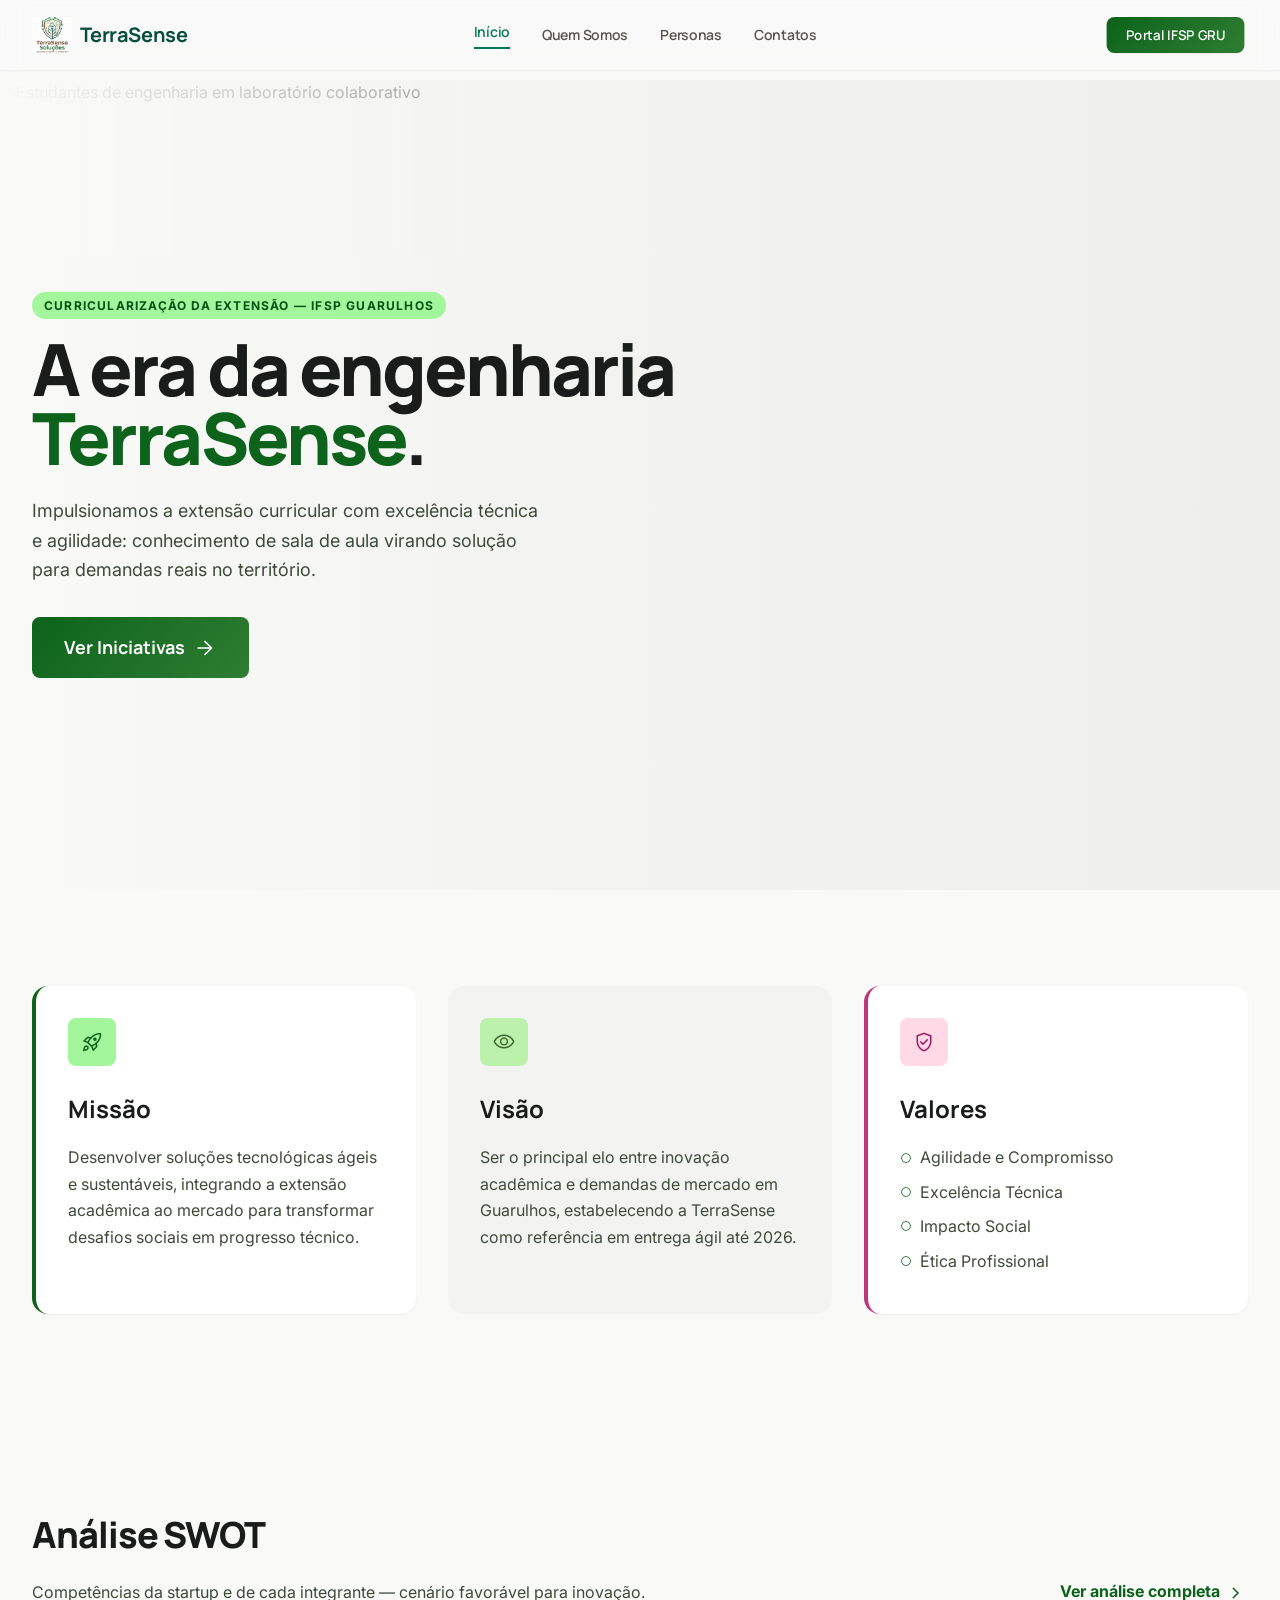
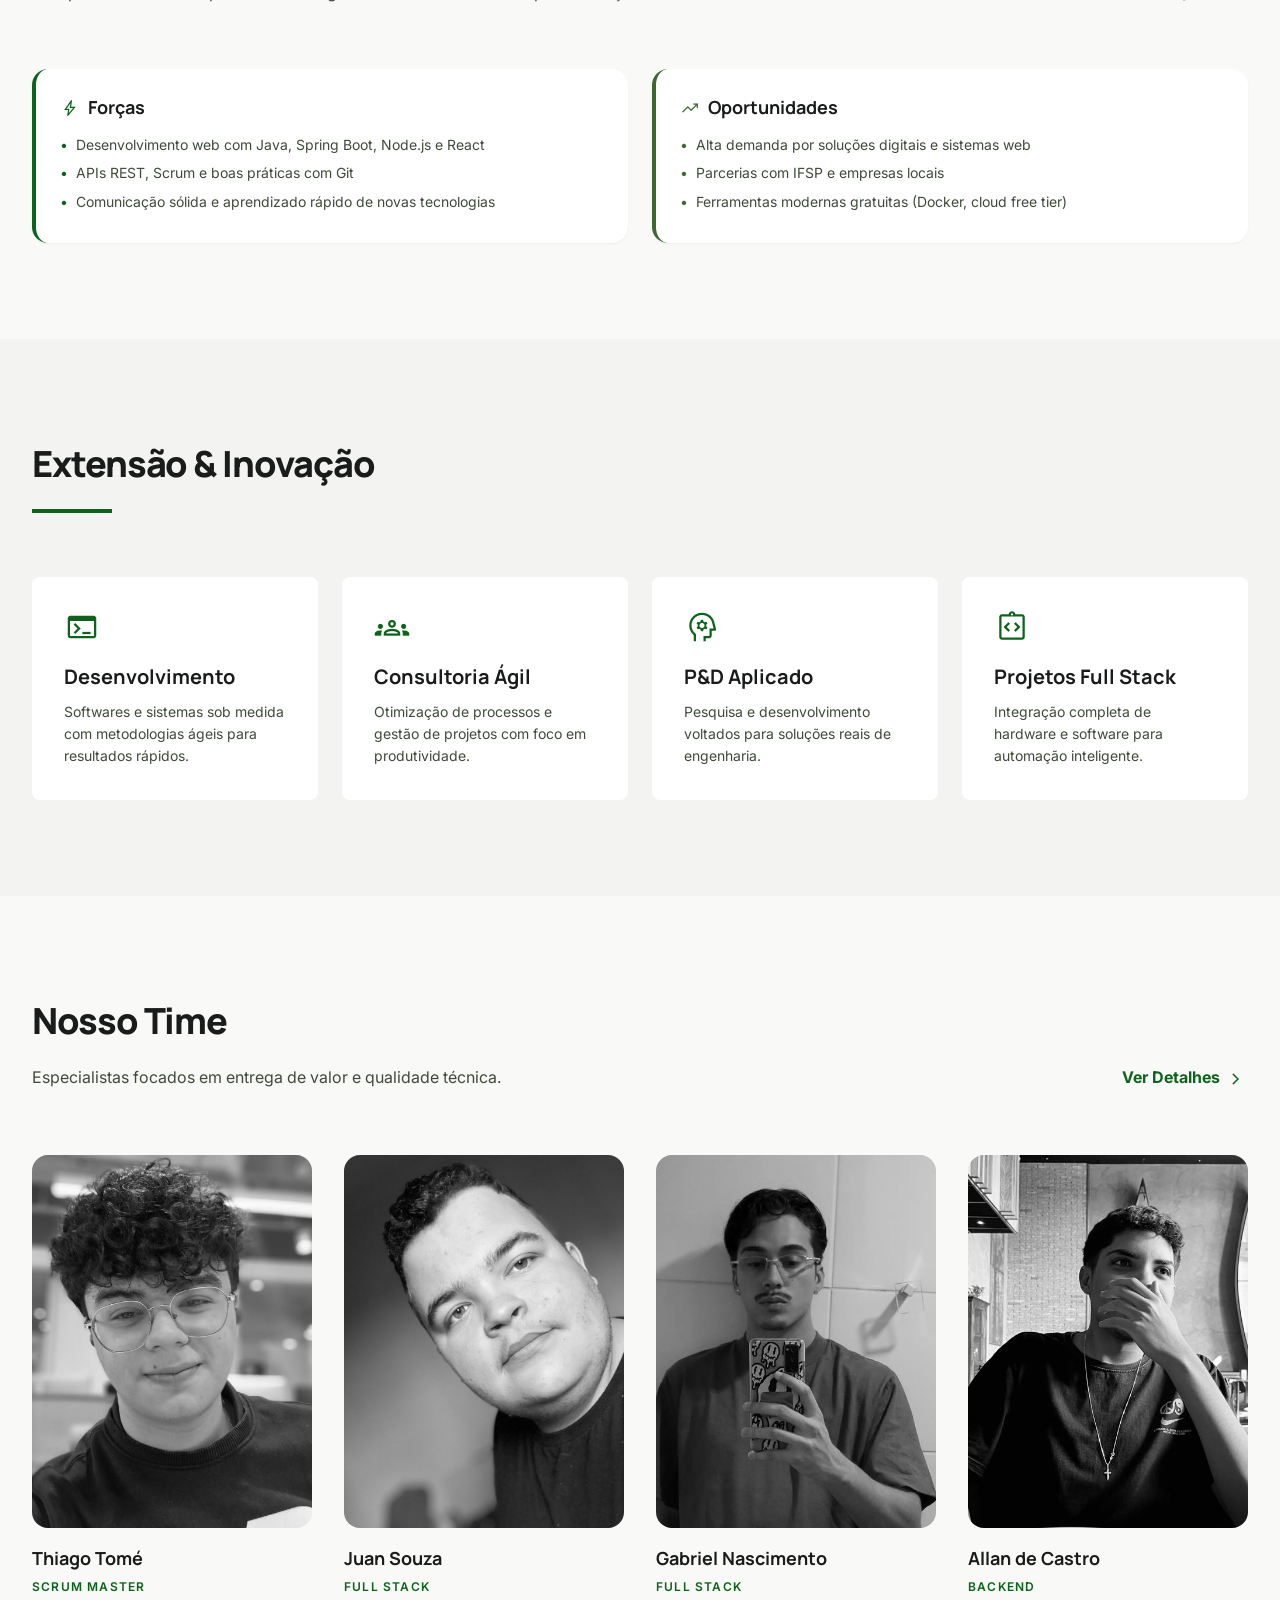
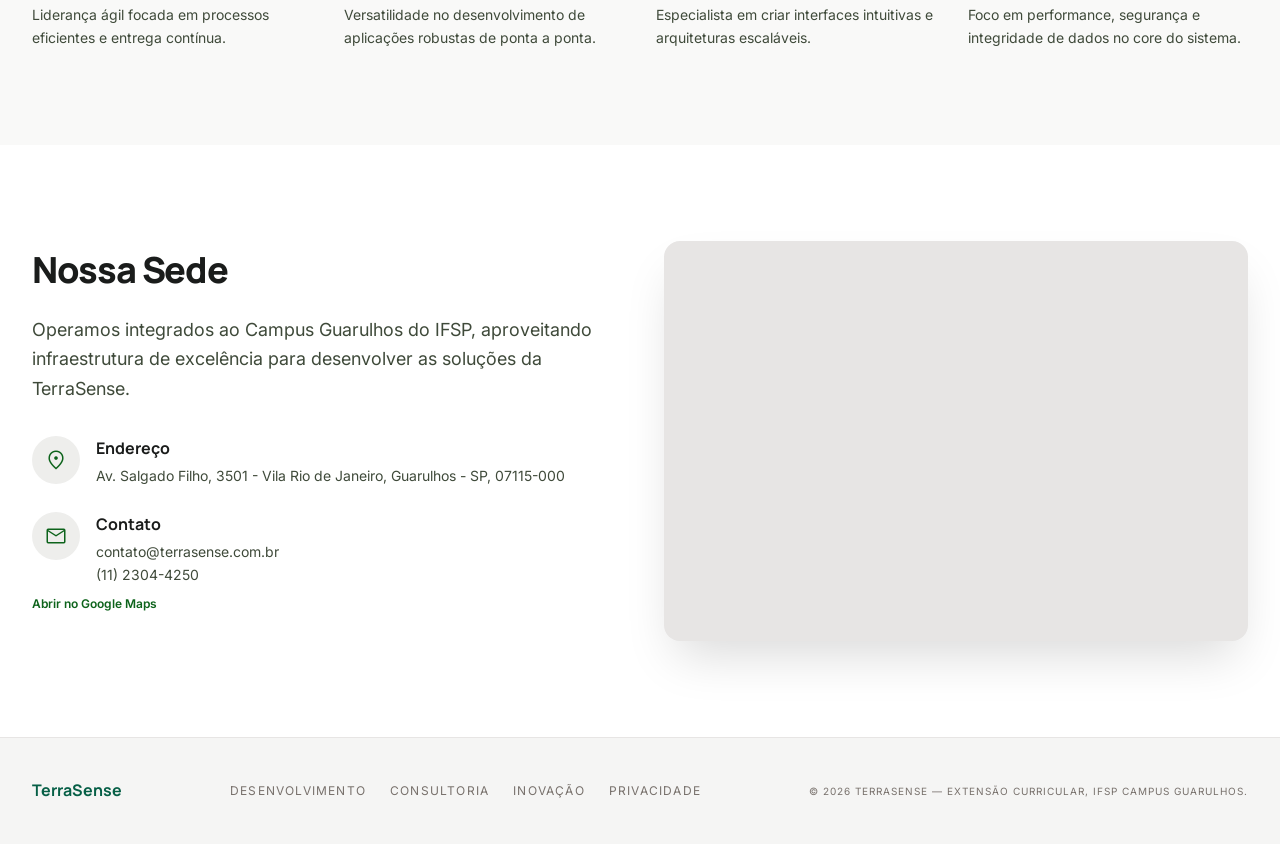
==== commit acc2175c: "Add SWOT analysis section to index.html and corresponding styles in terrasense.css" ====
--- a/index.html
+++ b/index.html
@@ -108,6 +108,43 @@
       </div>
     </section>
 
+    <section class="section">
+      <div class="container">
+        <div class="section-head-row">
+          <div>
+            <h2 class="section-title">Análise SWOT</h2>
+            <p class="section-lead">Competências da startup e de cada integrante — cenário favorável para inovação.</p>
+          </div>
+          <a class="link-more" href="swot.html">Ver análise completa <span class="material-symbols-outlined"
+              aria-hidden="true">chevron_right</span></a>
+        </div>
+        <div class="grid-swot-preview">
+          <article class="card-swot-preview card-swot-preview--strength">
+            <h3>
+              <span class="material-symbols-outlined" aria-hidden="true">bolt</span>
+              Forças
+            </h3>
+            <ul>
+              <li>Desenvolvimento web com Java, Spring Boot, Node.js e React</li>
+              <li>APIs REST, Scrum e boas práticas com Git</li>
+              <li>Comunicação sólida e aprendizado rápido de novas tecnologias</li>
+            </ul>
+          </article>
+          <article class="card-swot-preview card-swot-preview--opportunity">
+            <h3>
+              <span class="material-symbols-outlined" aria-hidden="true">trending_up</span>
+              Oportunidades
+            </h3>
+            <ul>
+              <li>Alta demanda por soluções digitais e sistemas web</li>
+              <li>Parcerias com IFSP e empresas locais</li>
+              <li>Ferramentas modernas gratuitas (Docker, cloud free tier)</li>
+            </ul>
+          </article>
+        </div>
+      </div>
+    </section>
+
     <section id="extensao" class="section section--muted scroll-mt">
       <div class="container">
         <div class="section-block-head">
--- a/assets/css/terrasense.css
+++ b/assets/css/terrasense.css
@@ -1744,3 +1744,328 @@
 .scroll-mt {
   scroll-margin-top: 6rem;
 }
+
+/* ========== SWOT ========== */
+.grid-swot {
+  display: grid;
+  gap: 2rem;
+}
+
+@media (min-width: 768px) {
+  .grid-swot {
+    grid-template-columns: repeat(2, 1fr);
+  }
+}
+
+.card-swot {
+  padding: 2rem;
+  border-radius: var(--radius-lg);
+  background: var(--surface-container-lowest);
+  box-shadow: 0 1px 2px rgba(0, 0, 0, 0.05);
+}
+
+.card-swot--strength {
+  border-left: 4px solid var(--primary);
+}
+
+.card-swot--opportunity {
+  border-left: 4px solid var(--secondary);
+}
+
+.card-swot__icon {
+  width: 3rem;
+  height: 3rem;
+  border-radius: var(--radius);
+  display: flex;
+  align-items: center;
+  justify-content: center;
+  margin-bottom: 1.5rem;
+}
+
+.card-swot--strength .card-swot__icon {
+  background: var(--primary-fixed);
+  color: var(--primary);
+}
+
+.card-swot--opportunity .card-swot__icon {
+  background: #bcf1ab;
+  color: var(--secondary);
+}
+
+.card-swot h2 {
+  font-size: 1.5rem;
+  margin: 0 0 1rem;
+}
+
+.card-swot ul {
+  list-style: none;
+  padding: 0;
+  margin: 0;
+}
+
+.card-swot li {
+  display: flex;
+  align-items: flex-start;
+  gap: 0.5rem;
+  margin-bottom: 0.75rem;
+  color: var(--on-surface-variant);
+  line-height: 1.65;
+}
+
+.card-swot li .material-symbols-outlined {
+  font-size: 1.125rem;
+  flex-shrink: 0;
+  margin-top: 0.125rem;
+}
+
+.card-swot--strength li .material-symbols-outlined {
+  color: var(--primary);
+}
+
+.card-swot--opportunity li .material-symbols-outlined {
+  color: var(--secondary);
+}
+
+.grid-swot-preview {
+  display: grid;
+  gap: 1.5rem;
+}
+
+@media (min-width: 768px) {
+  .grid-swot-preview {
+    grid-template-columns: repeat(2, 1fr);
+  }
+}
+
+.card-swot-preview {
+  padding: 1.5rem;
+  border-radius: var(--radius-lg);
+  background: var(--surface-container-lowest);
+  box-shadow: 0 1px 2px rgba(0, 0, 0, 0.05);
+}
+
+.card-swot-preview--strength {
+  border-left: 4px solid var(--primary);
+}
+
+.card-swot-preview--opportunity {
+  border-left: 4px solid var(--secondary);
+}
+
+.card-swot-preview h3 {
+  font-size: 1.125rem;
+  margin: 0 0 0.75rem;
+  display: flex;
+  align-items: center;
+  gap: 0.5rem;
+}
+
+.card-swot-preview h3 .material-symbols-outlined {
+  font-size: 1.25rem;
+}
+
+.card-swot-preview--strength h3 .material-symbols-outlined {
+  color: var(--primary);
+}
+
+.card-swot-preview--opportunity h3 .material-symbols-outlined {
+  color: var(--secondary);
+}
+
+.card-swot-preview ul {
+  list-style: none;
+  padding: 0;
+  margin: 0;
+  font-size: 0.875rem;
+  color: var(--on-surface-variant);
+  line-height: 1.6;
+}
+
+.card-swot-preview li {
+  margin-bottom: 0.375rem;
+  padding-left: 1rem;
+  position: relative;
+}
+
+.card-swot-preview li::before {
+  content: "•";
+  position: absolute;
+  left: 0;
+}
+
+.card-swot-preview--strength li::before {
+  color: var(--primary);
+}
+
+.card-swot-preview--opportunity li::before {
+  color: var(--secondary);
+}
+
+.swot-actions {
+  display: flex;
+  flex-wrap: wrap;
+  gap: 1rem;
+  justify-content: center;
+  margin-top: 3rem;
+}
+
+.swot-actions a {
+  display: inline-flex;
+  align-items: center;
+  gap: 0.5rem;
+  padding: 0.75rem 1.5rem;
+  border-radius: var(--radius);
+  font-weight: 600;
+  text-decoration: none;
+  transition: background 0.2s, color 0.2s;
+}
+
+.swot-actions__primary {
+  background: var(--primary);
+  color: var(--on-primary);
+}
+
+.swot-actions__primary:hover {
+  background: var(--emerald-800);
+}
+
+.swot-actions__secondary {
+  background: var(--surface-container-low);
+  color: var(--on-surface);
+  border: 1px solid var(--outline-variant);
+}
+
+.swot-actions__secondary:hover {
+  background: var(--surface-container);
+}
+
+.swot-intro {
+  margin-bottom: 3.5rem;
+}
+
+.swot-intro__tag {
+  display: inline-block;
+  margin-bottom: 1rem;
+  padding: 0.25rem 0.75rem;
+  border-radius: 9999px;
+  background: var(--primary-fixed);
+  color: var(--on-primary-fixed-variant);
+  font-size: 0.75rem;
+  font-weight: 700;
+  letter-spacing: 0.08em;
+  text-transform: uppercase;
+}
+
+.swot-section {
+  margin-top: 5rem;
+  padding-top: 3rem;
+  border-top: 1px solid var(--outline-variant);
+}
+
+.swot-section .section-block-head {
+  margin-bottom: 2.5rem;
+}
+
+.grid-swot-team {
+  display: grid;
+  gap: 1.5rem;
+}
+
+@media (min-width: 768px) {
+  .grid-swot-team {
+    grid-template-columns: repeat(2, 1fr);
+  }
+}
+
+.swot-member {
+  padding: 1.5rem;
+  border-radius: var(--radius-lg);
+  background: var(--surface-container-lowest);
+  box-shadow: 0 1px 2px rgba(0, 0, 0, 0.05);
+  border: 1px solid rgba(190, 202, 182, 0.35);
+}
+
+.swot-member__head {
+  display: flex;
+  align-items: center;
+  gap: 1rem;
+  margin-bottom: 1.25rem;
+  padding-bottom: 1rem;
+  border-bottom: 1px solid var(--surface-container-high);
+}
+
+.swot-member__head img {
+  width: 3.5rem;
+  height: 3.5rem;
+  border-radius: 50%;
+  object-fit: cover;
+  flex-shrink: 0;
+}
+
+.swot-member__head h3 {
+  font-size: 1rem;
+  margin: 0 0 0.125rem;
+}
+
+.swot-member__role {
+  margin: 0;
+  font-size: 0.8125rem;
+  color: var(--primary);
+  font-weight: 600;
+}
+
+.swot-member__grid {
+  display: grid;
+  gap: 1.25rem;
+}
+
+@media (min-width: 480px) {
+  .swot-member__grid {
+    grid-template-columns: 1fr 1fr;
+  }
+}
+
+.swot-member__col h4 {
+  font-size: 0.6875rem;
+  text-transform: uppercase;
+  letter-spacing: 0.06em;
+  margin: 0 0 0.625rem;
+  font-weight: 700;
+}
+
+.swot-member__col--strength h4 {
+  color: var(--primary);
+}
+
+.swot-member__col--opportunity h4 {
+  color: var(--secondary);
+}
+
+.swot-member__col ul {
+  list-style: none;
+  padding: 0;
+  margin: 0;
+  font-size: 0.8125rem;
+  color: var(--on-surface-variant);
+  line-height: 1.55;
+}
+
+.swot-member__col li {
+  margin-bottom: 0.375rem;
+  padding-left: 0.875rem;
+  position: relative;
+}
+
+.swot-member__col li::before {
+  content: "•";
+  position: absolute;
+  left: 0;
+}
+
+.swot-member__col--strength li::before {
+  color: var(--primary);
+}
+
+.swot-member__col--opportunity li::before {
+  color: var(--secondary);
+}
